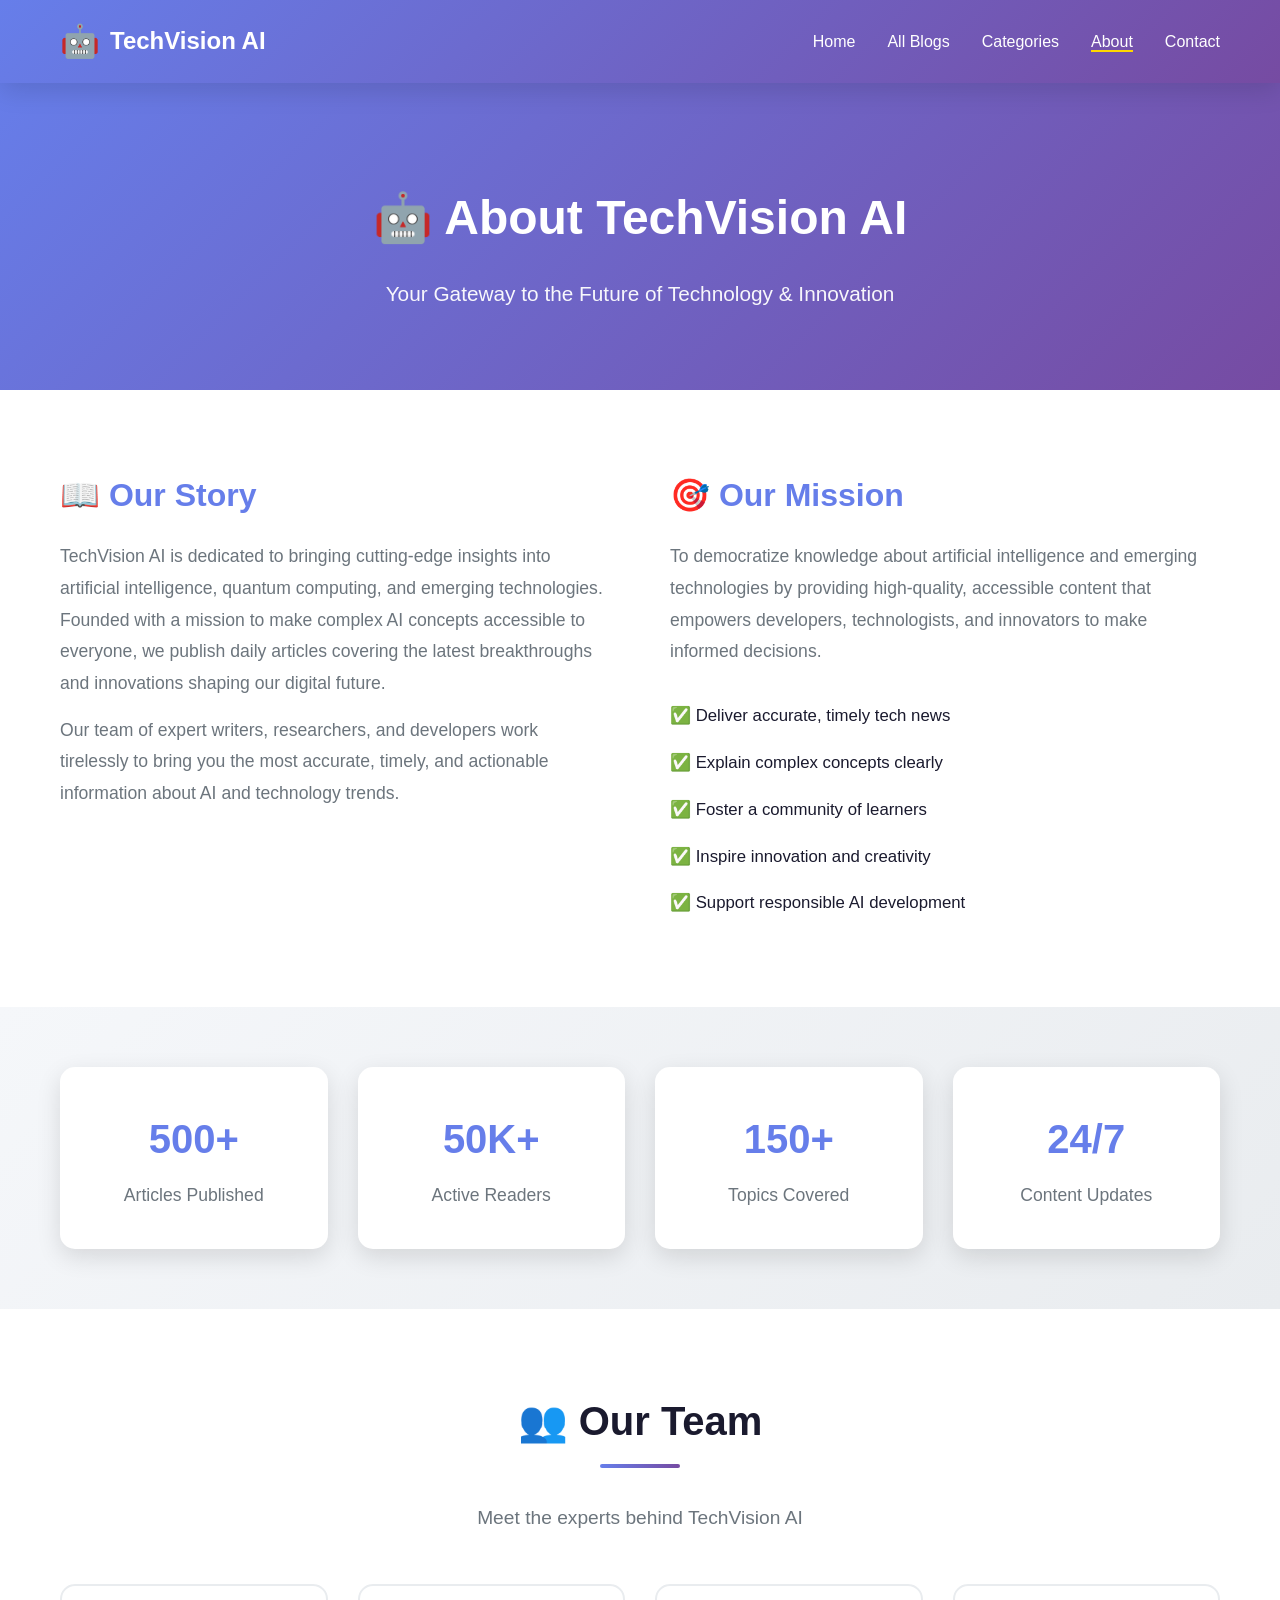
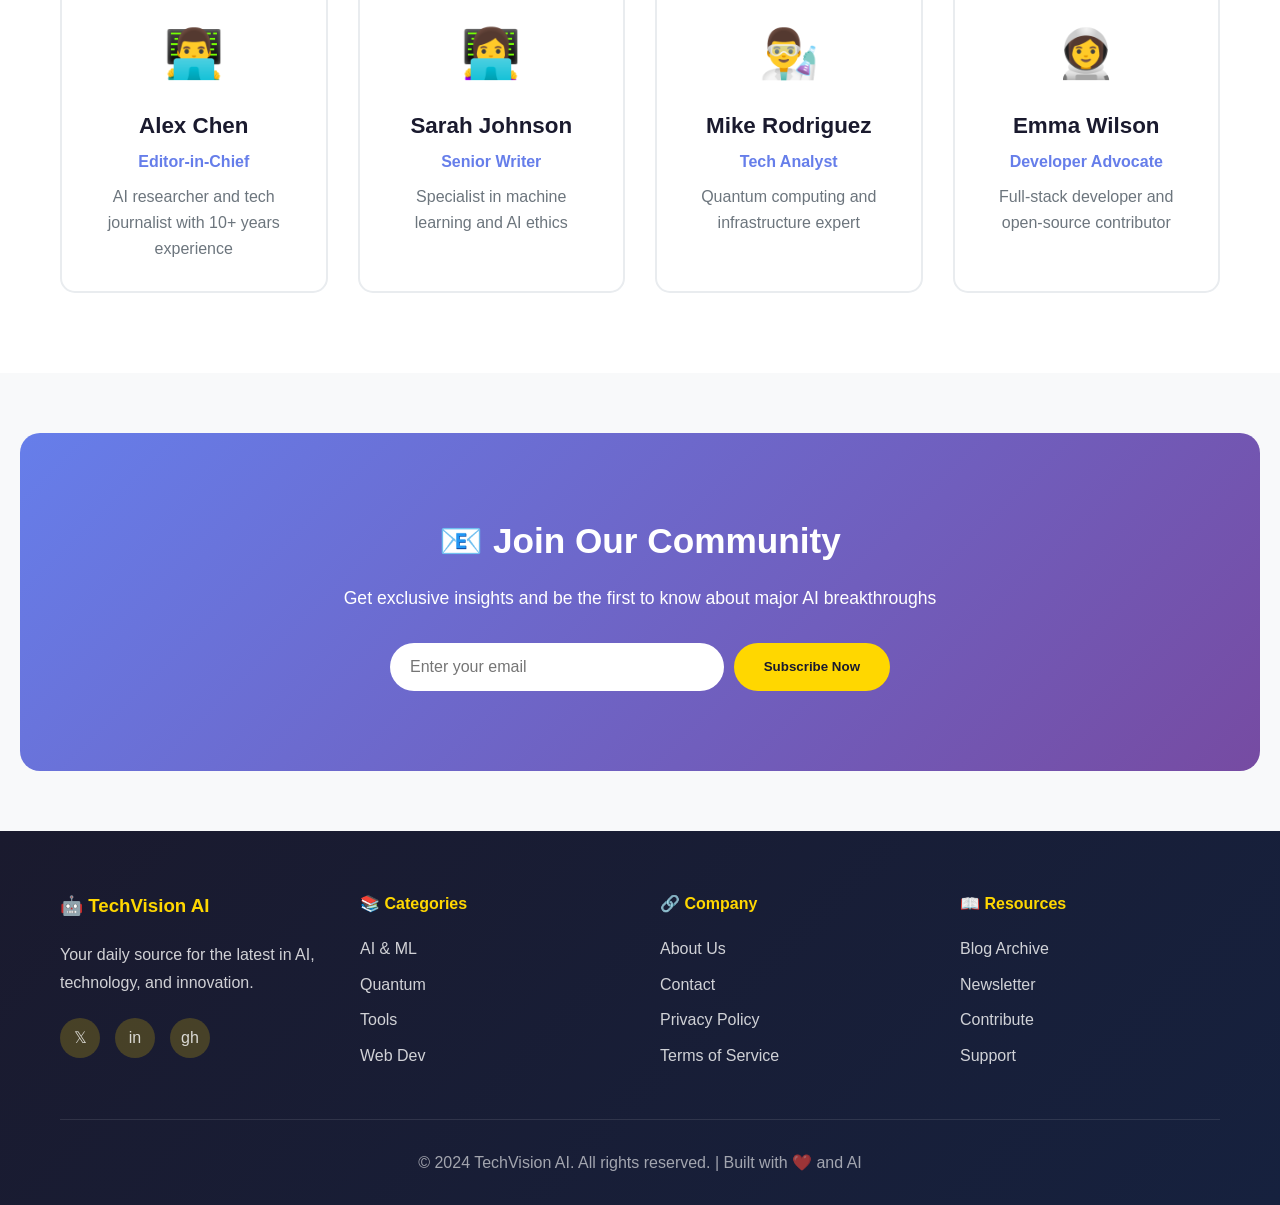
==== about.html @ 9ed5fafc "Updated the Website" ====
<!DOCTYPE html>
<html lang="en">
<head>
    <meta charset="UTF-8">
    <meta name="viewport" content="width=device-width, initial-scale=1.0">
    <title>About - TechVision AI</title>
    <link rel="stylesheet" href="Style.css">
</head>
<body>
    <!-- Navigation Bar -->
    <nav class="navbar">
        <div class="nav-container">
            <div class="logo">
                <span class="logo-icon">🤖</span>
                <span class="logo-text">TechVision AI</span>
            </div>
            <ul class="nav-menu">
                <li><a href="Index.html" class="nav-link">Home</a></li>
                <li><a href="blogs.html" class="nav-link">All Blogs</a></li>
                <li><a href="categories.html" class="nav-link">Categories</a></li>
                <li><a href="about.html" class="nav-link active">About</a></li>
                <li><a href="#contact" class="nav-link">Contact</a></li>
            </ul>
            <div class="hamburger">
                <span></span>
                <span></span>
                <span></span>
            </div>
        </div>
    </nav>

    <!-- Animated Background -->
    <div class="animated-bg">
        <div class="blob blob-1"></div>
        <div class="blob blob-2"></div>
        <div class="blob blob-3"></div>
    </div>

    <!-- Hero Section -->
    <header class="about-hero">
        <div class="container">
            <h1>🤖 About TechVision AI</h1>
            <p>Your Gateway to the Future of Technology & Innovation</p>
        </div>
    </header>

    <!-- About Content -->
    <section class="about-content">
        <div class="container">
            <div class="about-grid">
                <div class="about-section">
                    <h2>📖 Our Story</h2>
                    <p>TechVision AI is dedicated to bringing cutting-edge insights into artificial intelligence, quantum computing, and emerging technologies. Founded with a mission to make complex AI concepts accessible to everyone, we publish daily articles covering the latest breakthroughs and innovations shaping our digital future.</p>
                    <p>Our team of expert writers, researchers, and developers work tirelessly to bring you the most accurate, timely, and actionable information about AI and technology trends.</p>
                </div>
                <div class="about-section">
                    <h2>🎯 Our Mission</h2>
                    <p>To democratize knowledge about artificial intelligence and emerging technologies by providing high-quality, accessible content that empowers developers, technologists, and innovators to make informed decisions.</p>
                    <ul class="mission-list">
                        <li>✅ Deliver accurate, timely tech news</li>
                        <li>✅ Explain complex concepts clearly</li>
                        <li>✅ Foster a community of learners</li>
                        <li>✅ Inspire innovation and creativity</li>
                        <li>✅ Support responsible AI development</li>
                    </ul>
                </div>
            </div>
        </div>
    </section>

    <!-- Stats Section -->
    <section class="about-stats">
        <div class="container">
            <div class="stats-grid">
                <div class="stat-card">
                    <h3>500+</h3>
                    <p>Articles Published</p>
                </div>
                <div class="stat-card">
                    <h3>50K+</h3>
                    <p>Active Readers</p>
                </div>
                <div class="stat-card">
                    <h3>150+</h3>
                    <p>Topics Covered</p>
                </div>
                <div class="stat-card">
                    <h3>24/7</h3>
                    <p>Content Updates</p>
                </div>
            </div>
        </div>
    </section>

    <!-- Team Section -->
    <section class="team-section">
        <div class="container">
            <h2 class="section-title">👥 Our Team</h2>
            <p class="section-subtitle">Meet the experts behind TechVision AI</p>
            <div class="team-grid">
                <div class="team-member">
                    <div class="member-avatar">👨‍💻</div>
                    <h3>Alex Chen</h3>
                    <p class="member-role">Editor-in-Chief</p>
                    <p class="member-bio">AI researcher and tech journalist with 10+ years experience</p>
                </div>
                <div class="team-member">
                    <div class="member-avatar">👩‍💻</div>
                    <h3>Sarah Johnson</h3>
                    <p class="member-role">Senior Writer</p>
                    <p class="member-bio">Specialist in machine learning and AI ethics</p>
                </div>
                <div class="team-member">
                    <div class="member-avatar">👨‍🔬</div>
                    <h3>Mike Rodriguez</h3>
                    <p class="member-role">Tech Analyst</p>
                    <p class="member-bio">Quantum computing and infrastructure expert</p>
                </div>
                <div class="team-member">
                    <div class="member-avatar">👩‍🚀</div>
                    <h3>Emma Wilson</h3>
                    <p class="member-role">Developer Advocate</p>
                    <p class="member-bio">Full-stack developer and open-source contributor</p>
                </div>
            </div>
        </div>
    </section>

    <!-- Newsletter Section -->
    <section class="newsletter">
        <div class="container">
            <div class="newsletter-content">
                <h2>📧 Join Our Community</h2>
                <p>Get exclusive insights and be the first to know about major AI breakthroughs</p>
                <form class="newsletter-form">
                    <input type="email" placeholder="Enter your email" required>
                    <button type="submit" class="subscribe-btn">Subscribe Now</button>
                </form>
            </div>
        </div>
    </section>

    <!-- Footer -->
    <footer class="footer" id="contact">
        <div class="container">
            <div class="footer-grid">
                <div class="footer-section">
                    <h3>🤖 TechVision AI</h3>
                    <p>Your daily source for the latest in AI, technology, and innovation.</p>
                    <div class="social-links">
                        <a href="#" class="social-icon">𝕏</a>
                        <a href="#" class="social-icon">in</a>
                        <a href="#" class="social-icon">gh</a>
                    </div>
                </div>
                <div class="footer-section">
                    <h4>📚 Categories</h4>
                    <ul>
                        <li><a href="categories.html?cat=ai">AI & ML</a></li>
                        <li><a href="categories.html?cat=quantum">Quantum</a></li>
                        <li><a href="categories.html?cat=tools">Tools</a></li>
                        <li><a href="categories.html?cat=web">Web Dev</a></li>
                    </ul>
                </div>
                <div class="footer-section">
                    <h4>🔗 Company</h4>
                    <ul>
                        <li><a href="about.html">About Us</a></li>
                        <li><a href="#contact">Contact</a></li>
                        <li><a href="#">Privacy Policy</a></li>
                        <li><a href="#">Terms of Service</a></li>
                    </ul>
                </div>
                <div class="footer-section">
                    <h4>📖 Resources</h4>
                    <ul>
                        <li><a href="blogs.html">Blog Archive</a></li>
                        <li><a href="#newsletter">Newsletter</a></li>
                        <li><a href="#">Contribute</a></li>
                        <li><a href="#">Support</a></li>
                    </ul>
                </div>
            </div>
            <div class="footer-bottom">
                <p>&copy; 2024 TechVision AI. All rights reserved. | Built with ❤️ and AI</p>
            </div>
        </div>
    </footer>

    <script src="Script.js"></script>
    <style>
        .about-hero {
            background: linear-gradient(135deg, var(--primary-color) 0%, var(--secondary-color) 100%);
            color: var(--bg-white);
            padding: 120px 20px 80px;
            text-align: center;
            margin-top: 60px;
            position: relative;
            z-index: 1;
        }

        .about-hero h1 {
            font-size: 3rem;
            margin-bottom: 20px;
        }

        .about-hero p {
            font-size: 1.3rem;
            opacity: 0.95;
        }

        .about-content {
            padding: 80px 20px;
            background: var(--bg-white);
        }

        .about-grid {
            display: grid;
            grid-template-columns: 1fr 1fr;
            gap: 60px;
        }

        .about-section {
            animation: fadeInUp 0.6s ease-out;
        }

        .about-section h2 {
            font-size: 2rem;
            margin-bottom: 20px;
            color: var(--primary-color);
        }

        .about-section p {
            font-size: 1.1rem;
            color: var(--text-light);
            line-height: 1.8;
            margin-bottom: 15px;
        }

        .mission-list {
            list-style: none;
            margin-top: 25px;
        }

        .mission-list li {
            padding: 10px 0;
            font-size: 1.05rem;
            color: var(--text-dark);
        }

        .about-stats {
            padding: 60px 20px;
            background: linear-gradient(135deg, #f5f7fa 0%, #e9ecef 100%);
        }

        .stats-grid {
            display: grid;
            grid-template-columns: repeat(auto-fit, minmax(200px, 1fr));
            gap: 30px;
        }

        .stat-card {
            background: var(--bg-white);
            padding: 40px;
            border-radius: 15px;
            text-align: center;
            box-shadow: var(--shadow-md);
            animation: fadeInUp 0.6s ease-out;
        }

        .stat-card:hover {
            transform: translateY(-5px);
            box-shadow: var(--shadow-lg);
        }

        .stat-card h3 {
            font-size: 2.5rem;
            color: var(--primary-color);
            margin-bottom: 10px;
        }

        .stat-card p {
            color: var(--text-light);
            font-size: 1.1rem;
        }

        .team-section {
            padding: 80px 20px;
            background: var(--bg-white);
        }

        .section-subtitle {
            text-align: center;
            color: var(--text-light);
            font-size: 1.2rem;
            margin-bottom: 50px;
        }

        .team-grid {
            display: grid;
            grid-template-columns: repeat(auto-fit, minmax(250px, 1fr));
            gap: 30px;
        }

        .team-member {
            background: var(--bg-white);
            border: 2px solid var(--border-color);
            padding: 30px;
            border-radius: 15px;
            text-align: center;
            animation: fadeInUp 0.6s ease-out;
            transition: all 0.3s ease;
        }

        .team-member:hover {
            transform: translateY(-10px);
            border-color: var(--primary-color);
            box-shadow: var(--shadow-lg);
        }

        .member-avatar {
            font-size: 3rem;
            margin-bottom: 15px;
        }

        .team-member h3 {
            font-size: 1.4rem;
            margin-bottom: 5px;
            color: var(--text-dark);
        }

        .member-role {
            color: var(--primary-color);
            font-weight: 600;
            margin-bottom: 10px;
        }

        .member-bio {
            color: var(--text-light);
            line-height: 1.6;
        }

        @media (max-width: 768px) {
            .about-grid {
                grid-template-columns: 1fr;
            }

            .about-hero h1 {
                font-size: 2rem;
            }
        }
    </style>
</body>
</html>
---- Style.css ----
/* ===================================
   GLOBAL STYLES & VARIABLES
   =================================== */

:root {
    --primary-color: #667eea;
    --secondary-color: #764ba2;
    --accent-color: #f093fb;
    --text-dark: #1a1a2e;
    --text-light: #6c757d;
    --bg-light: #f8f9fa;
    --bg-white: #ffffff;
    --border-color: #e9ecef;
    --shadow-sm: 0 2px 8px rgba(0, 0, 0, 0.08);
    --shadow-md: 0 8px 24px rgba(0, 0, 0, 0.12);
    --shadow-lg: 0 16px 48px rgba(0, 0, 0, 0.15);
}

* {
    margin: 0;
    padding: 0;
    box-sizing: border-box;
}

html {
    scroll-behavior: smooth;
}

body {
    font-family: 'Segoe UI', Tahoma, Geneva, Verdana, sans-serif;
    color: var(--text-dark);
    background-color: var(--bg-light);
    line-height: 1.6;
    overflow-x: hidden;
}

.container {
    max-width: 1200px;
    margin: 0 auto;
    padding: 0 20px;
}

/* ===================================
   NAVIGATION BAR
   =================================== */

.navbar {
    background: linear-gradient(135deg, var(--primary-color) 0%, var(--secondary-color) 100%);
    padding: 1rem 0;
    position: fixed;
    width: 100%;
    top: 0;
    z-index: 1000;
    box-shadow: var(--shadow-md);
    animation: slideDown 0.5s ease-out;
}

@keyframes slideDown {
    from {
        transform: translateY(-100%);
        opacity: 0;
    }
    to {
        transform: translateY(0);
        opacity: 1;
    }
}

.nav-container {
    max-width: 1200px;
    margin: 0 auto;
    padding: 0 20px;
    display: flex;
    justify-content: space-between;
    align-items: center;
}

.logo {
    display: flex;
    align-items: center;
    gap: 10px;
    color: var(--bg-white);
    font-size: 1.5rem;
    font-weight: bold;
}

.logo-icon {
    font-size: 2rem;
    animation: float 3s ease-in-out infinite;
}

.nav-menu {
    display: flex;
    list-style: none;
    gap: 2rem;
}

.nav-link {
    color: var(--bg-white);
    text-decoration: none;
    font-weight: 500;
    transition: all 0.3s ease;
    position: relative;
}

.nav-link.active {
    border-bottom: 2px solid #ffd700;
}
    font-weight: 500;
    transition: all 0.3s ease;
    position: relative;
}

.nav-link:hover {
    color: #ffd700;
}

.nav-link::after {
    content: '';
    position: absolute;
    bottom: -5px;
    left: 0;
    width: 0;
    height: 2px;
    background: #ffd700;
    transition: width 0.3s ease;
}

.nav-link:hover::after {
    width: 100%;
}

.hamburger {
    display: none;
    flex-direction: column;
    cursor: pointer;
}

.hamburger span {
    width: 25px;
    height: 3px;
    background: var(--bg-white);
    margin: 5px 0;
    border-radius: 3px;
    transition: 0.3s;
}

/* ===================================
   HERO SECTION
   =================================== */

.animated-bg {
    position: fixed;
    top: 0;
    left: 0;
    width: 100%;
    height: 100%;
    z-index: -1;
    pointer-events: none;
    overflow: hidden;
}

.blob {
    position: absolute;
    filter: blur(80px);
    opacity: 0.3;
    border-radius: 50%;
    animation: blobMove 8s ease-in-out infinite;
}

.blob-1 {
    width: 400px;
    height: 400px;
    background: linear-gradient(135deg, #667eea, #764ba2);
    top: 10%;
    left: 10%;
    animation-delay: 0s;
}

.blob-2 {
    width: 350px;
    height: 350px;
    background: linear-gradient(135deg, #f093fb, #f5576c);
    bottom: 20%;
    right: 15%;
    animation-delay: 2s;
}

.blob-3 {
    width: 300px;
    height: 300px;
    background: linear-gradient(135deg, #4facfe, #00f2fe);
    bottom: 10%;
    left: 20%;
    animation-delay: 4s;
}

@keyframes blobMove {
    0%, 100% {
        transform: translate(0, 0) scale(1);
    }
    25% {
        transform: translate(30px, -50px) scale(1.1);
    }
    50% {
        transform: translate(-20px, 20px) scale(0.9);
    }
    75% {
        transform: translate(50px, 50px) scale(1.05);
    }
}

.hero {
    margin-top: 60px;
    background: linear-gradient(135deg, #667eea 0%, #764ba2 100%);
    color: var(--bg-white);
    padding: 80px 20px;
    min-height: 600px;
    display: flex;
    align-items: center;
    position: relative;
    overflow: hidden;
}

.hero::before {
    content: '';
    position: absolute;
    top: -50%;
    right: -10%;
    width: 500px;
    height: 500px;
    background: radial-gradient(circle, rgba(255,255,255,0.1) 0%, transparent 70%);
    border-radius: 50%;
    animation: float 15s ease-in-out infinite;
}

.hero::after {
    content: '';
    position: absolute;
    bottom: -50%;
    left: -10%;
    width: 400px;
    height: 400px;
    background: radial-gradient(circle, rgba(255,255,255,0.1) 0%, transparent 70%);
    border-radius: 50%;
    animation: float 20s ease-in-out infinite reverse;
}

.hero-content {
    max-width: 1200px;
    margin: 0 auto;
    padding: 0 20px;
    display: grid;
    grid-template-columns: 1fr 1fr;
    gap: 60px;
    align-items: center;
    position: relative;
    z-index: 1;
}

.hero-text {
    animation: slideInLeft 0.8s ease-out;
}

.hero-title {
    font-size: 3.5rem;
    font-weight: 800;
    margin-bottom: 20px;
    line-height: 1.2;
}

.hero-subtitle {
    font-size: 1.3rem;
    margin-bottom: 30px;
    opacity: 0.95;
}

.cta-buttons {
    display: flex;
    gap: 20px;
    flex-wrap: wrap;
}

.cta-button {
    border: none;
    padding: 15px 40px;
    font-size: 1.1rem;
    font-weight: 600;
    border-radius: 50px;
    cursor: pointer;
    transition: all 0.3s ease;
    box-shadow: 0 4px 15px rgba(255, 215, 0, 0.4);
    animation: slideInLeft 0.8s ease-out 0.4s both;
}

.cta-button.primary {
    background: #ffd700;
    color: var(--text-dark);
}

.cta-button.primary:hover {
    transform: translateY(-3px);
    box-shadow: 0 6px 20px rgba(255, 215, 0, 0.6);
    background: #ffed4e;
}

.cta-button.secondary {
    background: transparent;
    color: var(--bg-white);
    border: 2px solid var(--bg-white);
}

.cta-button.secondary:hover {
    background: var(--bg-white);
    color: var(--primary-color);
    transform: translateY(-3px);
}

.hero-animation {
    position: relative;
    height: 400px;
    animation: slideInRight 0.8s ease-out;
}

#heroCanvas {
    width: 100%;
    height: 100%;
    border-radius: 20px;
    display: block;
}

/* ===================================
   TRENDING SECTION
   =================================== */

.trending-section {
    padding: 60px 20px;
    background: var(--bg-white);
}

.trending-slider {
    display: grid;
    grid-template-columns: repeat(auto-fit, minmax(280px, 1fr));
    gap: 30px;
    margin-bottom: 30px;
}

.trending-card {
    background: var(--bg-white);
    border-radius: 15px;
    overflow: hidden;
    box-shadow: var(--shadow-md);
    transition: all 0.3s ease;
    cursor: pointer;
    animation: fadeInUp 0.6s ease-out;
}

.trending-card:hover {
    transform: translateY(-10px);
    box-shadow: var(--shadow-lg);
}

.trending-image {
    height: 150px;
    position: relative;
    display: flex;
    align-items: center;
    justify-content: center;
    overflow: hidden;
}

.trending-badge {
    position: absolute;
    top: 10px;
    left: 10px;
    background: #ffd700;
    color: var(--text-dark);
    padding: 5px 12px;
    border-radius: 20px;
    font-size: 0.8rem;
    font-weight: bold;
    animation: pulse 2s ease-in-out infinite;
}

.trending-card h3 {
    padding: 15px;
    font-size: 1.2rem;
    color: var(--text-dark);
    margin: 0;
}

.trending-card p {
    padding: 0 15px 15px;
    color: var(--text-light);
    font-size: 0.95rem;
    margin: 0;
}

/* ===================================
   FEATURED BLOG SECTION
   =================================== */

.featured-section {
    padding: 60px 20px;
    background: var(--bg-white);
}

.featured-blog {
    display: grid;
    grid-template-columns: 1fr 1fr;
    gap: 40px;
    background: linear-gradient(135deg, #f5f7fa 0%, #c3cfe2 100%);
    padding: 40px;
    border-radius: 20px;
    box-shadow: var(--shadow-lg);
    animation: fadeInUp 0.8s ease-out;
}

.featured-image {
    background: linear-gradient(135deg, #667eea 0%, #764ba2 100%);
    border-radius: 15px;
    position: relative;
    min-height: 300px;
    display: flex;
    align-items: center;
    justify-content: center;
    overflow: hidden;
}

.featured-image svg {
    width: 100%;
    height: 100%;
}

.featured-badge {
    position: absolute;
    top: 20px;
    left: 20px;
    background: #ffd700;
    color: var(--text-dark);
    padding: 8px 16px;
    border-radius: 50px;
    font-weight: bold;
    font-size: 0.9rem;
    animation: pulse 2s ease-in-out infinite;
}

.featured-content h3 {
    font-size: 2rem;
    margin-bottom: 15px;
    color: var(--text-dark);
}

.featured-content p {
    font-size: 1.1rem;
    color: var(--text-light);
    margin-bottom: 20px;
    line-height: 1.8;
}

.read-more {
    display: inline-block;
    color: var(--primary-color);
    text-decoration: none;
    font-weight: 600;
    transition: all 0.3s ease;
}

.read-more:hover {
    transform: translateX(5px);
    color: var(--secondary-color);
}

/* ===================================
   CATEGORIES SECTION
   =================================== */

.categories {
    padding: 80px 20px;
    background: linear-gradient(135deg, #f8f9fa 0%, #e9ecef 100%);
}

.category-grid {
    display: grid;
    grid-template-columns: repeat(auto-fit, minmax(300px, 1fr));
    gap: 30px;
}

.category-card {
    background: var(--bg-white);
    padding: 40px 30px;
    border-radius: 15px;
    text-align: center;
    box-shadow: var(--shadow-sm);
    transition: all 0.3s ease;
    animation: fadeInUp 0.6s ease-out;
}

.category-card:hover {
    transform: translateY(-10px);
    box-shadow: var(--shadow-lg);
    background: linear-gradient(135deg, #667eea 0%, #764ba2 100%);
    color: var(--bg-white);
}

.category-icon {
    font-size: 3rem;
    margin-bottom: 15px;
    display: inline-block;
    animation: bounce 2s ease-in-out infinite;
}

.category-card h3 {
    font-size: 1.5rem;
    margin-bottom: 10px;
}

.category-card p {
    color: var(--text-light);
    margin-bottom: 15px;
}

.category-card:hover p {
    color: rgba(255, 255, 255, 0.9);
}

.count {
    display: inline-block;
    background: rgba(102, 126, 234, 0.1);
    padding: 5px 15px;
    border-radius: 20px;
    font-weight: 600;
    color: var(--primary-color);
}

.category-card:hover .count {
    background: rgba(255, 255, 255, 0.2);
    color: var(--bg-white);
}

/* ===================================
   SECTION TITLE
   =================================== */

.section-title {
    font-size: 2.5rem;
    text-align: center;
    margin-bottom: 50px;
    color: var(--text-dark);
    position: relative;
    animation: fadeInUp 0.6s ease-out;
}

.section-title::after {
    content: '';
    position: absolute;
    bottom: -15px;
    left: 50%;
    transform: translateX(-50%);
    width: 80px;
    height: 4px;
    background: linear-gradient(90deg, var(--primary-color), var(--secondary-color));
    border-radius: 2px;
}

/* ===================================
   BLOG POSTS SECTION
   =================================== */

.blogs {
    padding: 80px 20px;
    background: var(--bg-white);
}

.filter-buttons {
    display: flex;
    justify-content: center;
    gap: 15px;
    margin-bottom: 40px;
    flex-wrap: wrap;
    animation: fadeInUp 0.6s ease-out;
}

.filter-btn {
    padding: 10px 25px;
    border: 2px solid var(--primary-color);
    background: transparent;
    color: var(--primary-color);
    border-radius: 25px;
    cursor: pointer;
    font-weight: 600;
    transition: all 0.3s ease;
}

.filter-btn:hover,
.filter-btn.active {
    background: var(--primary-color);
    color: var(--bg-white);
    transform: scale(1.05);
}

.blog-grid {
    display: grid;
    grid-template-columns: repeat(auto-fill, minmax(350px, 1fr));
    gap: 30px;
}

.blog-card {
    background: var(--bg-white);
    border-radius: 15px;
    overflow: hidden;
    box-shadow: var(--shadow-sm);
    transition: all 0.3s ease;
    animation: fadeInUp 0.6s ease-out;
    display: flex;
    flex-direction: column;
    cursor: pointer;
}

.blog-card:hover {
    transform: translateY(-15px);
    box-shadow: var(--shadow-lg);
}

.blog-image-container {
    height: 200px;
    background: linear-gradient(135deg, #667eea 0%, #764ba2 100%);
    transition: all 0.3s ease;
    overflow: hidden;
}

.blog-image {
    width: 100%;
    height: 100%;
    transition: all 0.3s ease;
}

.blog-card:hover .blog-image {
    transform: scale(1.05);
    filter: brightness(1.1);
}

.blog-content {
    padding: 25px;
    display: flex;
    flex-direction: column;
    flex-grow: 1;
}

.blog-content h3 {
    font-size: 1.4rem;
    margin: 15px 0;
    color: var(--text-dark);
    transition: all 0.3s ease;
}

.blog-card:hover .blog-content h3 {
    color: var(--primary-color);
}

.blog-content p {
    color: var(--text-light);
    margin-bottom: 20px;
    flex-grow: 1;
    line-height: 1.8;
}

.blog-meta {
    display: flex;
    justify-content: space-between;
    align-items: center;
    padding: 15px 0;
    border-top: 1px solid var(--border-color);
    font-size: 0.9rem;
    color: var(--text-light);
    margin-bottom: 15px;
}

.read-link {
    color: var(--primary-color);
    text-decoration: none;
    font-weight: 600;
    transition: all 0.3s ease;
    display: inline-block;
}

.read-link:hover {
    color: var(--secondary-color);
    transform: translateX(5px);
}

/* ===================================
   CATEGORY TAG
   =================================== */

.category-tag {
    display: inline-block;
    background: linear-gradient(135deg, var(--primary-color), var(--secondary-color));
    color: var(--bg-white);
    padding: 5px 15px;
    border-radius: 20px;
    font-size: 0.85rem;
    font-weight: 600;
    margin-bottom: 10px;
}

/* ===================================
   NEWSLETTER SECTION
   =================================== */

.newsletter {
    background: linear-gradient(135deg, var(--primary-color) 0%, var(--secondary-color) 100%);
    color: var(--bg-white);
    padding: 80px 20px;
    margin: 60px 20px;
    border-radius: 20px;
    text-align: center;
}

.newsletter-content h2 {
    font-size: 2.2rem;
    margin-bottom: 15px;
    animation: slideInUp 0.6s ease-out;
}

.newsletter-content p {
    font-size: 1.1rem;
    margin-bottom: 30px;
    opacity: 0.95;
    animation: slideInUp 0.6s ease-out 0.1s both;
}

.newsletter-form {
    display: flex;
    gap: 10px;
    max-width: 500px;
    margin: 0 auto;
    animation: slideInUp 0.6s ease-out 0.2s both;
}

.newsletter-form input {
    flex: 1;
    padding: 15px 20px;
    border: none;
    border-radius: 50px;
    font-size: 1rem;
}

.subscribe-btn {
    background: #ffd700;
    color: var(--text-dark);
    border: none;
    padding: 15px 30px;
    border-radius: 50px;
    font-weight: 600;
    cursor: pointer;
    transition: all 0.3s ease;
}

.subscribe-btn:hover {
    transform: scale(1.05);
    background: #ffed4e;
}

/* ===================================
   FOOTER
   =================================== */

.footer {
    background: linear-gradient(135deg, #1a1a2e 0%, #16213e 100%);
    color: var(--bg-white);
    padding: 60px 20px 30px;
}

.footer-grid {
    display: grid;
    grid-template-columns: repeat(auto-fit, minmax(250px, 1fr));
    gap: 40px;
    margin-bottom: 40px;
}

.footer-section h3,
.footer-section h4 {
    margin-bottom: 20px;
    color: #ffd700;
}

.footer-section p {
    color: rgba(255, 255, 255, 0.8);
    line-height: 1.8;
    margin-bottom: 20px;
}

.footer-section ul {
    list-style: none;
}

.footer-section ul li {
    margin-bottom: 10px;
}

.footer-section a {
    color: rgba(255, 255, 255, 0.8);
    text-decoration: none;
    transition: all 0.3s ease;
}

.footer-section a:hover {
    color: #ffd700;
    transform: translateX(5px);
}

.social-links {
    display: flex;
    gap: 15px;
}

.social-icon {
    display: inline-block;
    width: 40px;
    height: 40px;
    background: rgba(255, 215, 0, 0.2);
    border-radius: 50%;
    text-align: center;
    line-height: 40px;
    transition: all 0.3s ease;
}

.social-icon:hover {
    background: #ffd700;
    color: var(--text-dark);
}

.footer-bottom {
    text-align: center;
    padding-top: 30px;
    border-top: 1px solid rgba(255, 255, 255, 0.1);
    color: rgba(255, 255, 255, 0.6);
}

/* ===================================
   ANIMATIONS
   =================================== */

@keyframes float {
    0%, 100% {
        transform: translateY(0px);
    }
    50% {
        transform: translateY(-20px);
    }
}

@keyframes slideInLeft {
    from {
        opacity: 0;
        transform: translateX(-50px);
    }
    to {
        opacity: 1;
        transform: translateX(0);
    }
}

@keyframes slideInRight {
    from {
        opacity: 0;
        transform: translateX(50px);
    }
    to {
        opacity: 1;
        transform: translateX(0);
    }
}

@keyframes slideInUp {
    from {
        opacity: 0;
        transform: translateY(30px);
    }
    to {
        opacity: 1;
        transform: translateY(0);
    }
}

@keyframes fadeInUp {
    from {
        opacity: 0;
        transform: translateY(20px);
    }
    to {
        opacity: 1;
        transform: translateY(0);
    }
}

@keyframes pulse {
    0%, 100% {
        transform: scale(1);
    }
    50% {
        transform: scale(1.05);
    }
}

@keyframes bounce {
    0%, 100% {
        transform: translateY(0);
    }
    50% {
        transform: translateY(-10px);
    }
}

/* ===================================
   RESPONSIVE DESIGN
   =================================== */

@media (max-width: 768px) {
    .nav-menu {
        display: none;
    }

    .hamburger {
        display: flex;
    }

    .hero-content {
        grid-template-columns: 1fr;
        gap: 30px;
    }

    .hero-title {
        font-size: 2.5rem;
    }

    .hero-subtitle {
        font-size: 1.1rem;
    }

    .hero-image {
        display: none;
    }

    .featured-blog {
        grid-template-columns: 1fr;
        padding: 30px 20px;
    }

    .section-title {
        font-size: 2rem;
    }

    .blog-grid {
        grid-template-columns: 1fr;
    }

    .newsletter-form {
        flex-direction: column;
    }

    .category-grid {
        grid-template-columns: 1fr;
    }

    .footer-grid {
        grid-template-columns: 1fr;
    }

    .hero {
        margin-top: 70px;
        min-height: 500px;
        padding: 50px 20px;
    }
}

@media (max-width: 480px) {
    .logo-text {
        display: none;
    }

    .hero-title {
        font-size: 2rem;
    }

    .blog-meta {
        flex-direction: column;
        gap: 10px;
        align-items: flex-start;
    }

    .newsletter-content h2 {
        font-size: 1.8rem;
    }
}
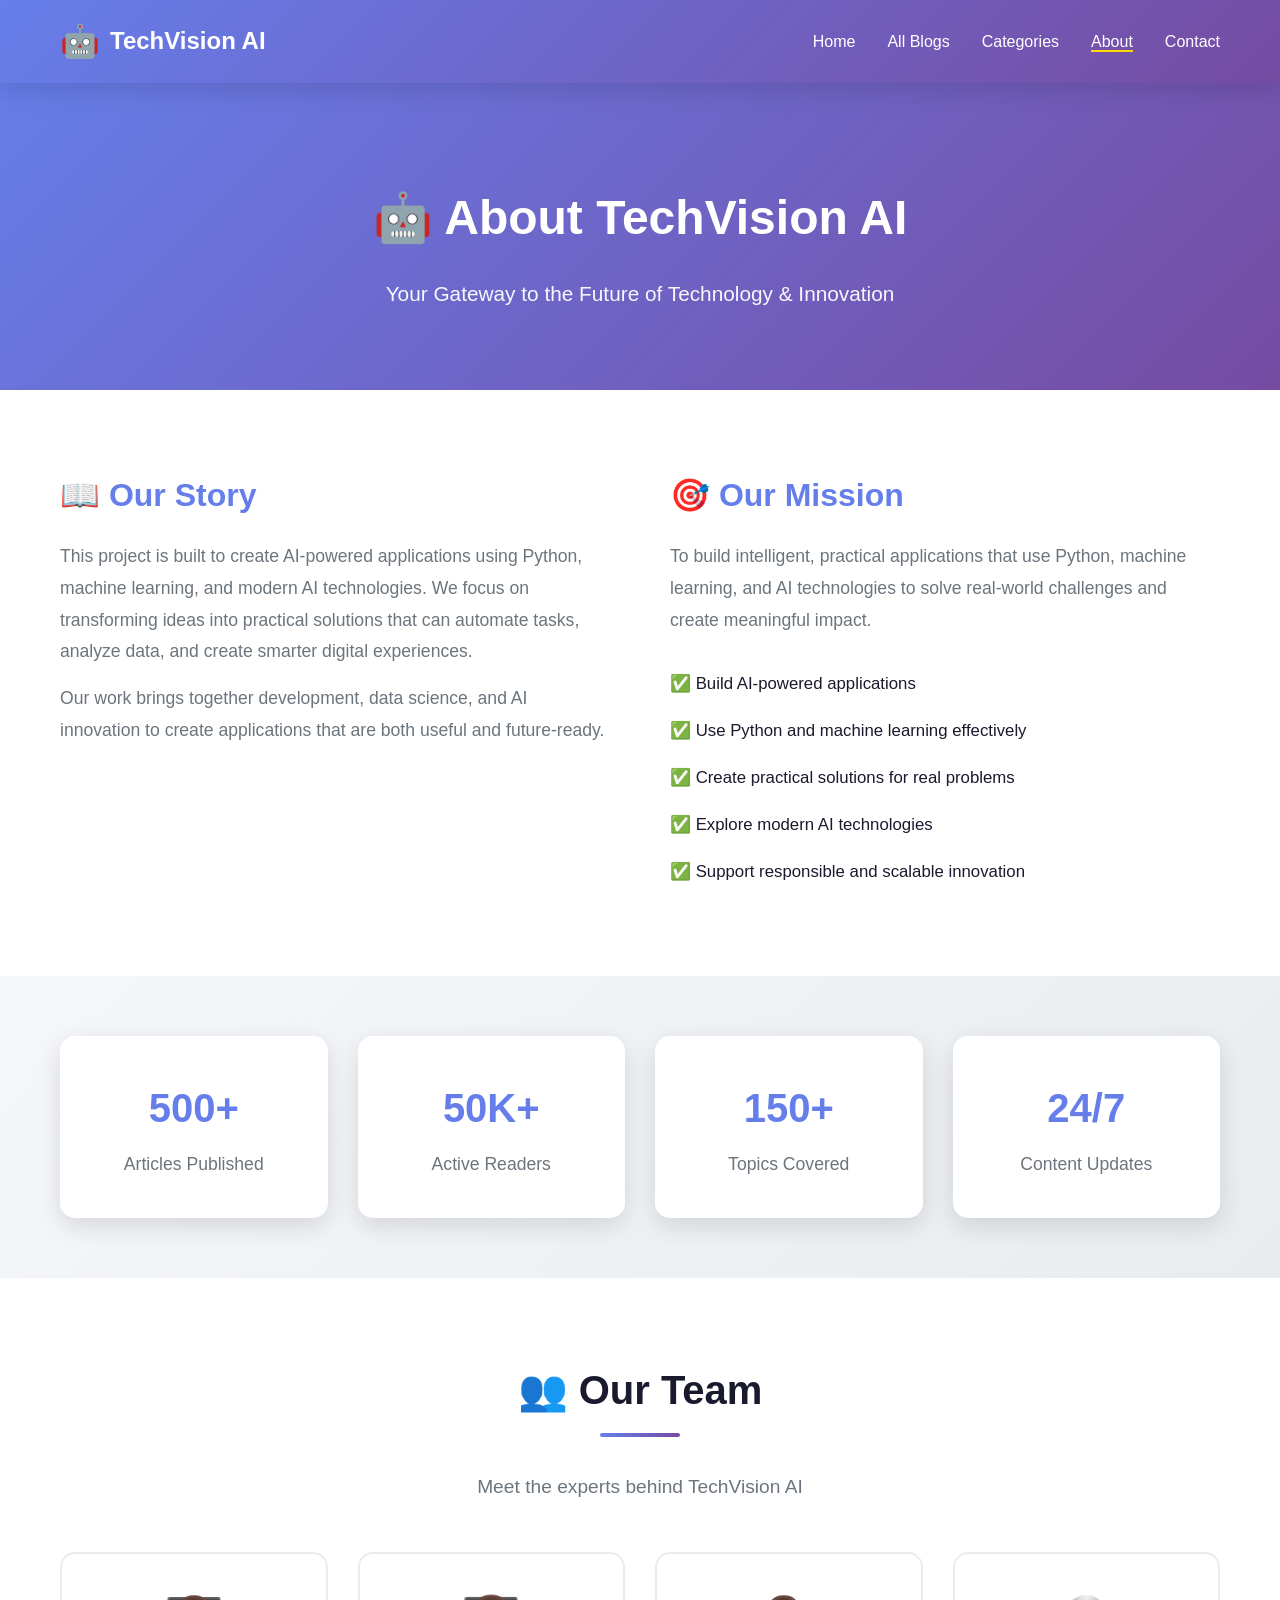
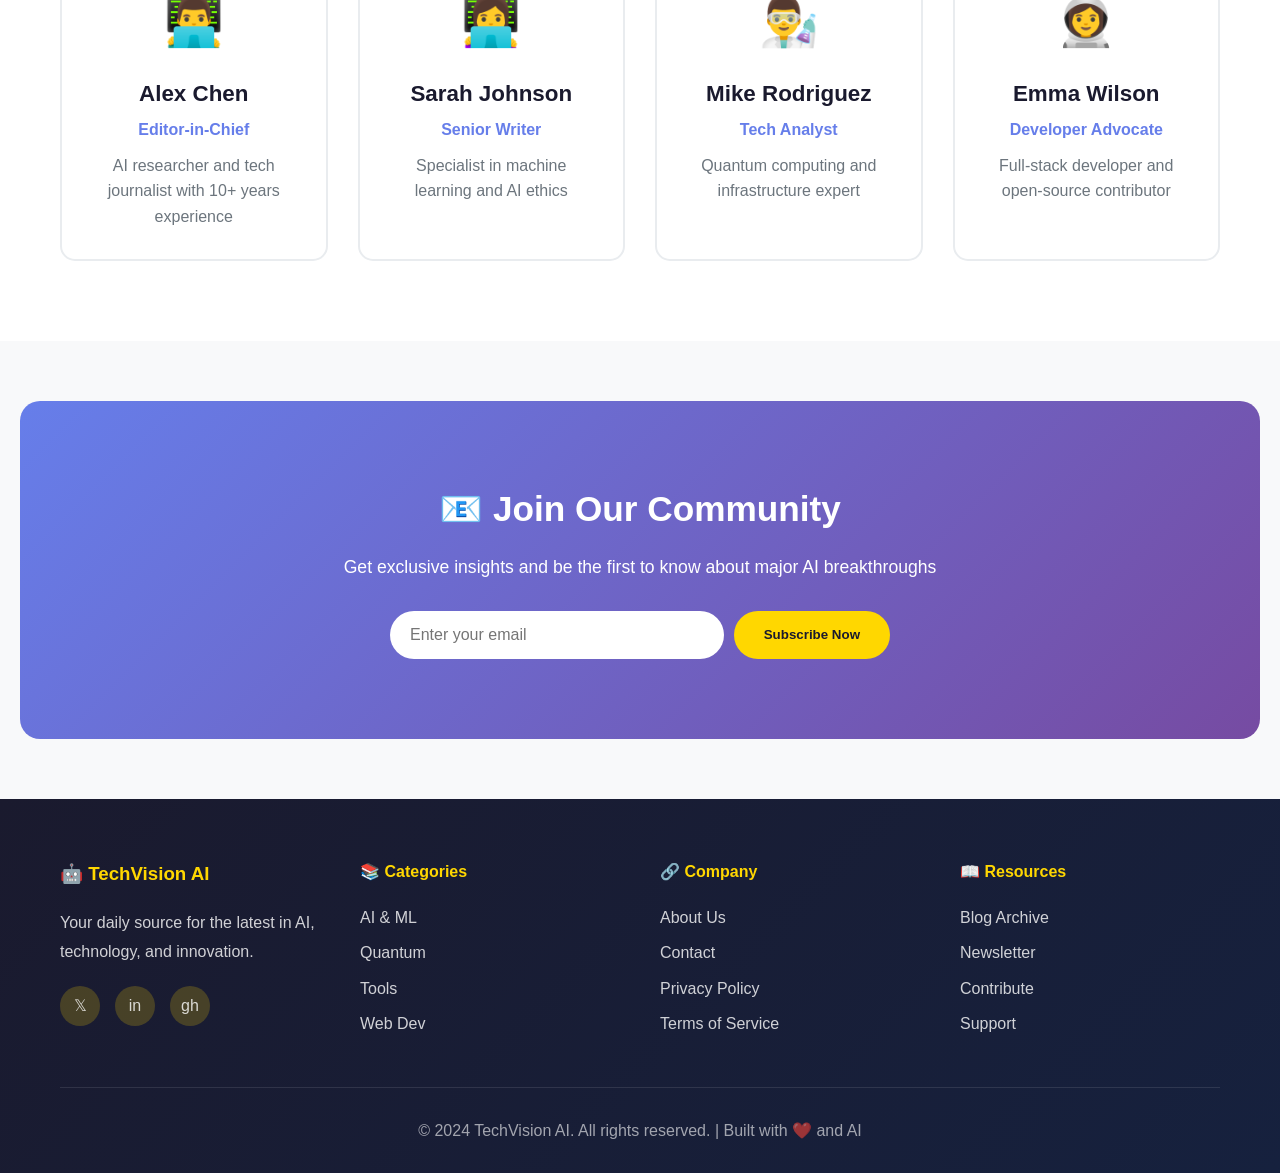
==== commit 79864bf6: "updated project" ====
--- a/about.html
+++ b/about.html
@@ -50,18 +50,18 @@
             <div class="about-grid">
                 <div class="about-section">
                     <h2>📖 Our Story</h2>
-                    <p>TechVision AI is dedicated to bringing cutting-edge insights into artificial intelligence, quantum computing, and emerging technologies. Founded with a mission to make complex AI concepts accessible to everyone, we publish daily articles covering the latest breakthroughs and innovations shaping our digital future.</p>
-                    <p>Our team of expert writers, researchers, and developers work tirelessly to bring you the most accurate, timely, and actionable information about AI and technology trends.</p>
+                    <p>This project is built to create AI-powered applications using Python, machine learning, and modern AI technologies. We focus on transforming ideas into practical solutions that can automate tasks, analyze data, and create smarter digital experiences.</p>
+                    <p>Our work brings together development, data science, and AI innovation to create applications that are both useful and future-ready.</p>
                 </div>
                 <div class="about-section">
                     <h2>🎯 Our Mission</h2>
-                    <p>To democratize knowledge about artificial intelligence and emerging technologies by providing high-quality, accessible content that empowers developers, technologists, and innovators to make informed decisions.</p>
+                    <p>To build intelligent, practical applications that use Python, machine learning, and AI technologies to solve real-world challenges and create meaningful impact.</p>
                     <ul class="mission-list">
-                        <li>✅ Deliver accurate, timely tech news</li>
-                        <li>✅ Explain complex concepts clearly</li>
-                        <li>✅ Foster a community of learners</li>
-                        <li>✅ Inspire innovation and creativity</li>
-                        <li>✅ Support responsible AI development</li>
+                        <li>✅ Build AI-powered applications</li>
+                        <li>✅ Use Python and machine learning effectively</li>
+                        <li>✅ Create practical solutions for real problems</li>
+                        <li>✅ Explore modern AI technologies</li>
+                        <li>✅ Support responsible and scalable innovation</li>
                     </ul>
                 </div>
             </div>
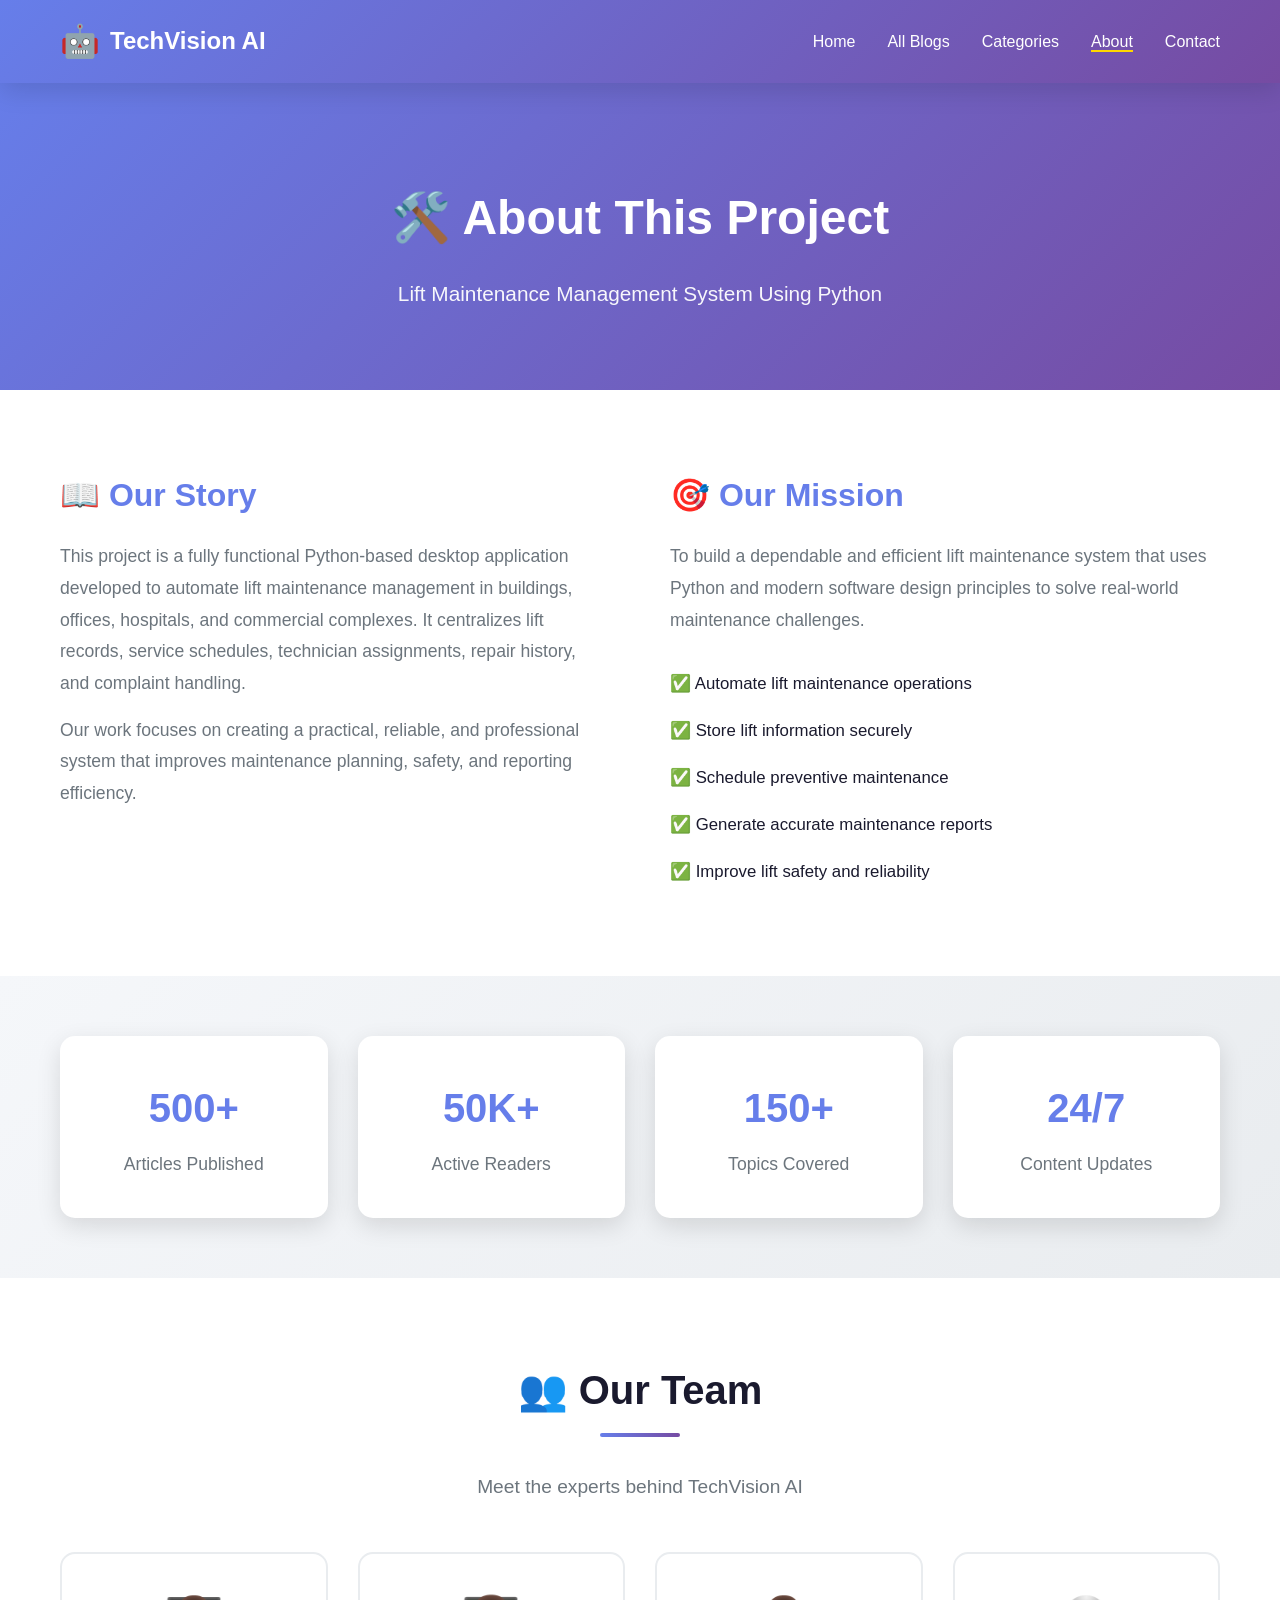
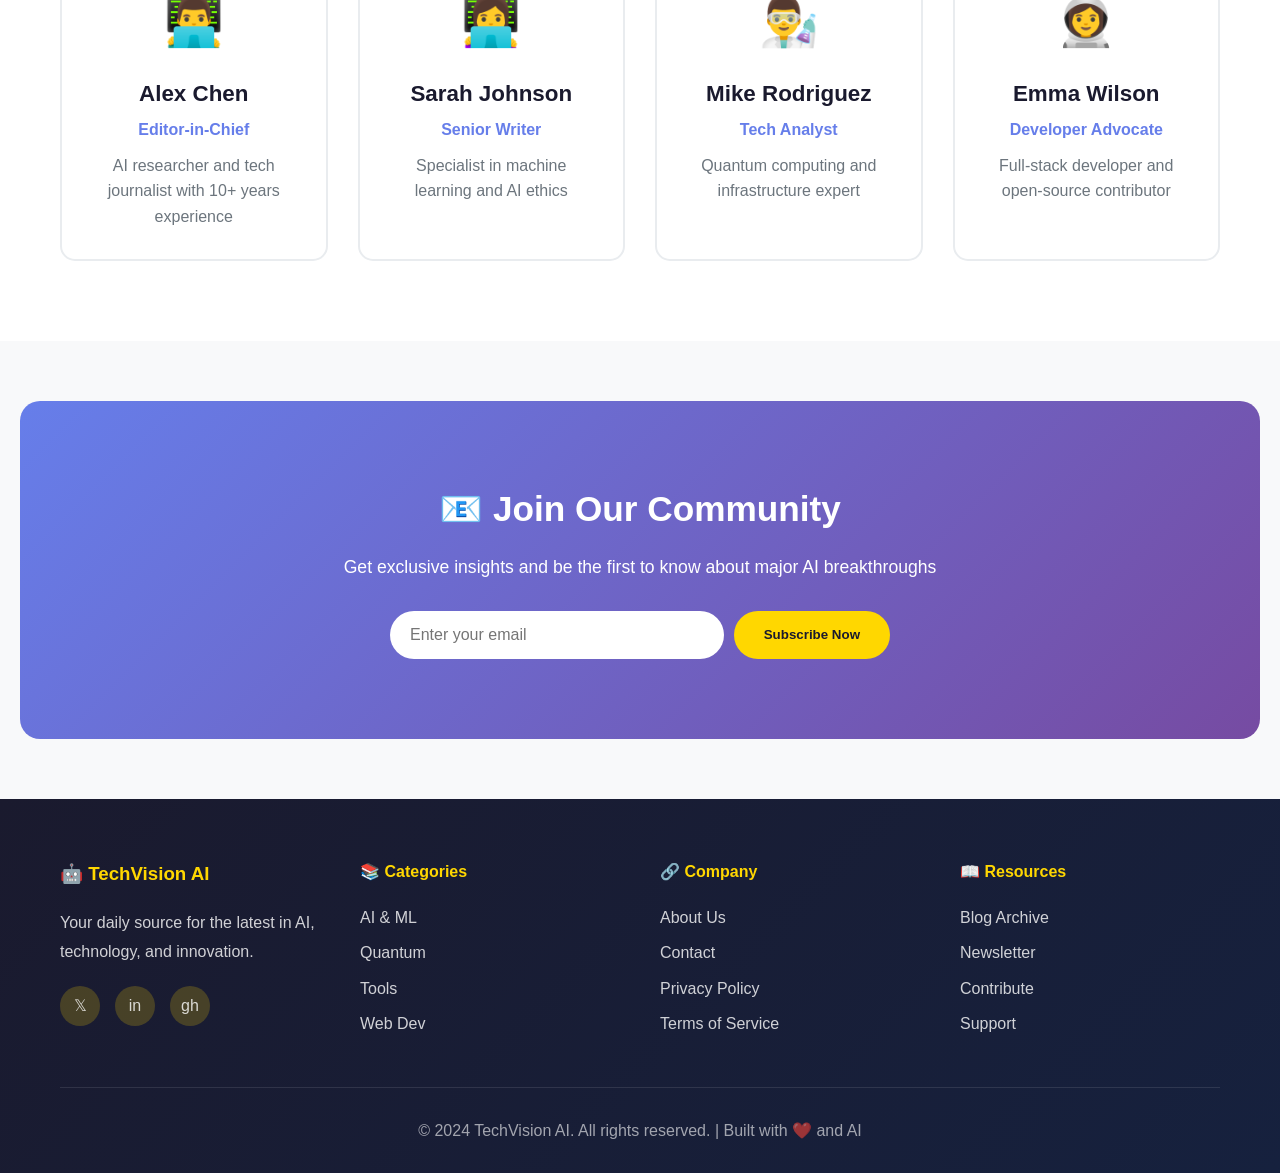
==== commit 9b3bb037: "updated project" ====
--- a/about.html
+++ b/about.html
@@ -39,8 +39,8 @@
     <!-- Hero Section -->
     <header class="about-hero">
         <div class="container">
-            <h1>🤖 About TechVision AI</h1>
-            <p>Your Gateway to the Future of Technology & Innovation</p>
+            <h1>🛠️ About This Project</h1>
+            <p>Lift Maintenance Management System Using Python</p>
         </div>
     </header>
 
@@ -50,18 +50,18 @@
             <div class="about-grid">
                 <div class="about-section">
                     <h2>📖 Our Story</h2>
-                    <p>This project is built to create AI-powered applications using Python, machine learning, and modern AI technologies. We focus on transforming ideas into practical solutions that can automate tasks, analyze data, and create smarter digital experiences.</p>
-                    <p>Our work brings together development, data science, and AI innovation to create applications that are both useful and future-ready.</p>
+                    <p>This project is a fully functional Python-based desktop application developed to automate lift maintenance management in buildings, offices, hospitals, and commercial complexes. It centralizes lift records, service schedules, technician assignments, repair history, and complaint handling.</p>
+                    <p>Our work focuses on creating a practical, reliable, and professional system that improves maintenance planning, safety, and reporting efficiency.</p>
                 </div>
                 <div class="about-section">
                     <h2>🎯 Our Mission</h2>
-                    <p>To build intelligent, practical applications that use Python, machine learning, and AI technologies to solve real-world challenges and create meaningful impact.</p>
+                    <p>To build a dependable and efficient lift maintenance system that uses Python and modern software design principles to solve real-world maintenance challenges.</p>
                     <ul class="mission-list">
-                        <li>✅ Build AI-powered applications</li>
-                        <li>✅ Use Python and machine learning effectively</li>
-                        <li>✅ Create practical solutions for real problems</li>
-                        <li>✅ Explore modern AI technologies</li>
-                        <li>✅ Support responsible and scalable innovation</li>
+                        <li>✅ Automate lift maintenance operations</li>
+                        <li>✅ Store lift information securely</li>
+                        <li>✅ Schedule preventive maintenance</li>
+                        <li>✅ Generate accurate maintenance reports</li>
+                        <li>✅ Improve lift safety and reliability</li>
                     </ul>
                 </div>
             </div>
--- a/Style.css
+++ b/Style.css
@@ -251,7 +251,7 @@
     margin: 0 auto;
     padding: 0 20px;
     display: grid;
-    grid-template-columns: 1fr 1fr;
+    grid-template-columns: 1.05fr 0.95fr;
     gap: 60px;
     align-items: center;
     position: relative;
@@ -316,17 +316,214 @@
     transform: translateY(-3px);
 }
 
-.hero-animation {
+.hero-dashboard {
     position: relative;
-    height: 400px;
     animation: slideInRight 0.8s ease-out;
 }
 
-#heroCanvas {
-    width: 100%;
-    height: 100%;
-    border-radius: 20px;
+.dashboard-card {
+    background: linear-gradient(135deg, rgba(255,255,255,0.2), rgba(255,255,255,0.08));
+    border: 1px solid rgba(255, 255, 255, 0.28);
+    backdrop-filter: blur(18px);
+    border-radius: 28px;
+    padding: 24px;
+    box-shadow: 0 25px 60px rgba(0, 0, 0, 0.25);
+    position: relative;
+    overflow: hidden;
+}
+
+.dashboard-card::before {
+    content: '';
+    position: absolute;
+    inset: -2px;
+    background: linear-gradient(120deg, rgba(255,215,0,0.35), rgba(102,126,234,0.2), rgba(240,147,251,0.35));
+    border-radius: 28px;
+    z-index: -1;
+    filter: blur(10px);
+}
+
+.dashboard-top {
+    display: flex;
+    justify-content: space-between;
+    align-items: flex-start;
+    margin-bottom: 20px;
+}
+
+.dashboard-label {
+    font-size: 0.8rem;
+    text-transform: uppercase;
+    letter-spacing: 0.2em;
+    opacity: 0.8;
+    margin-bottom: 6px;
+}
+
+.dashboard-title {
+    font-size: 1.15rem;
+    font-weight: 700;
+}
+
+.dashboard-chip {
+    display: inline-block;
+    background: rgba(255, 255, 255, 0.18);
+    color: var(--bg-white);
+    padding: 8px 12px;
+    border-radius: 999px;
+    font-size: 0.85rem;
+    font-weight: 600;
+}
+
+.dashboard-chip-gold {
+    background: #ffd700;
+    color: var(--text-dark);
+}
+
+.dashboard-overview {
+    display: grid;
+    grid-template-columns: 1.1fr 0.9fr 0.9fr;
+    gap: 12px;
+    margin-bottom: 16px;
+}
+
+.overview-panel {
+    background: rgba(255, 255, 255, 0.12);
+    border-radius: 14px;
+    padding: 12px;
+    border: 1px solid rgba(255,255,255,0.14);
+}
+
+.overview-panel-main {
+    background: linear-gradient(135deg, rgba(255,215,0,0.25), rgba(255,255,255,0.12));
+}
+
+.overview-title {
     display: block;
+    font-size: 0.78rem;
+    text-transform: uppercase;
+    letter-spacing: 0.08em;
+    opacity: 0.85;
+    margin-bottom: 8px;
+}
+
+.overview-panel strong {
+    display: block;
+    font-size: 1.3rem;
+    margin-bottom: 4px;
+}
+
+.overview-panel small {
+    color: #e6f4ff;
+    font-size: 0.75rem;
+}
+
+.dashboard-chart {
+    background: linear-gradient(135deg, rgba(8, 15, 35, 0.45), rgba(27, 39, 76, 0.25));
+    border-radius: 18px;
+    padding: 16px;
+    margin-bottom: 16px;
+    border: 1px solid rgba(255,255,255,0.12);
+}
+
+.chart-bars {
+    height: 140px;
+    display: flex;
+    align-items: flex-end;
+    justify-content: space-between;
+    gap: 10px;
+}
+
+.chart-bars span {
+    flex: 1;
+    border-radius: 999px 999px 6px 6px;
+    background: linear-gradient(180deg, #ffd700 0%, #4facfe 100%);
+    min-height: 30px;
+    box-shadow: inset 0 -4px 10px rgba(255,255,255,0.2);
+    animation: riseBars 1.2s ease-in-out both;
+}
+
+.chart-bars span:nth-child(2) { animation-delay: 0.1s; }
+.chart-bars span:nth-child(3) { animation-delay: 0.2s; }
+.chart-bars span:nth-child(4) { animation-delay: 0.3s; }
+.chart-bars span:nth-child(5) { animation-delay: 0.4s; }
+.chart-bars span:nth-child(6) { animation-delay: 0.5s; }
+
+@keyframes riseBars {
+    from { transform: scaleY(0.2); transform-origin: bottom; opacity: 0.6; }
+    to { transform: scaleY(1); transform-origin: bottom; opacity: 1; }
+}
+
+.dashboard-status-grid {
+    display: grid;
+    grid-template-columns: repeat(3, 1fr);
+    gap: 10px;
+}
+
+.status-box {
+    background: rgba(255, 255, 255, 0.12);
+    border-radius: 12px;
+    padding: 12px;
+    text-align: center;
+    transition: transform 0.3s ease;
+}
+
+.status-box:hover {
+    transform: scale(1.03);
+    background: rgba(255, 255, 255, 0.18);
+}
+
+.status-box span {
+    display: block;
+    font-size: 0.8rem;
+    opacity: 0.8;
+    margin-bottom: 6px;
+}
+
+.status-box b {
+    color: #ffd700;
+    font-size: 0.95rem;
+}
+
+.hero-badge {
+    display: inline-block;
+    background: rgba(255,255,255,0.16);
+    padding: 8px 14px;
+    border-radius: 999px;
+    margin-bottom: 16px;
+    font-size: 0.9rem;
+    letter-spacing: 0.08em;
+    text-transform: uppercase;
+    font-weight: 700;
+}
+
+.hero-highlights {
+    display: flex;
+    flex-wrap: wrap;
+    gap: 12px;
+    margin-top: 18px;
+}
+
+.hero-highlights span {
+    background: rgba(255,255,255,0.14);
+    padding: 8px 12px;
+    border-radius: 999px;
+    font-size: 0.92rem;
+}
+
+.feature-card {
+    background: linear-gradient(135deg, rgba(255,255,255,0.95), rgba(245,247,255,0.9));
+    border: 1px solid rgba(102,126,234,0.12);
+    padding: 20px;
+    border-radius: 18px;
+    box-shadow: 0 12px 30px rgba(0,0,0,0.07);
+}
+
+.feature-card h3 {
+    color: #4c1d95;
+    margin-bottom: 10px;
+}
+
+.feature-card p {
+    color: #4b5563;
+    margin: 0;
 }
 
 /* ===================================
